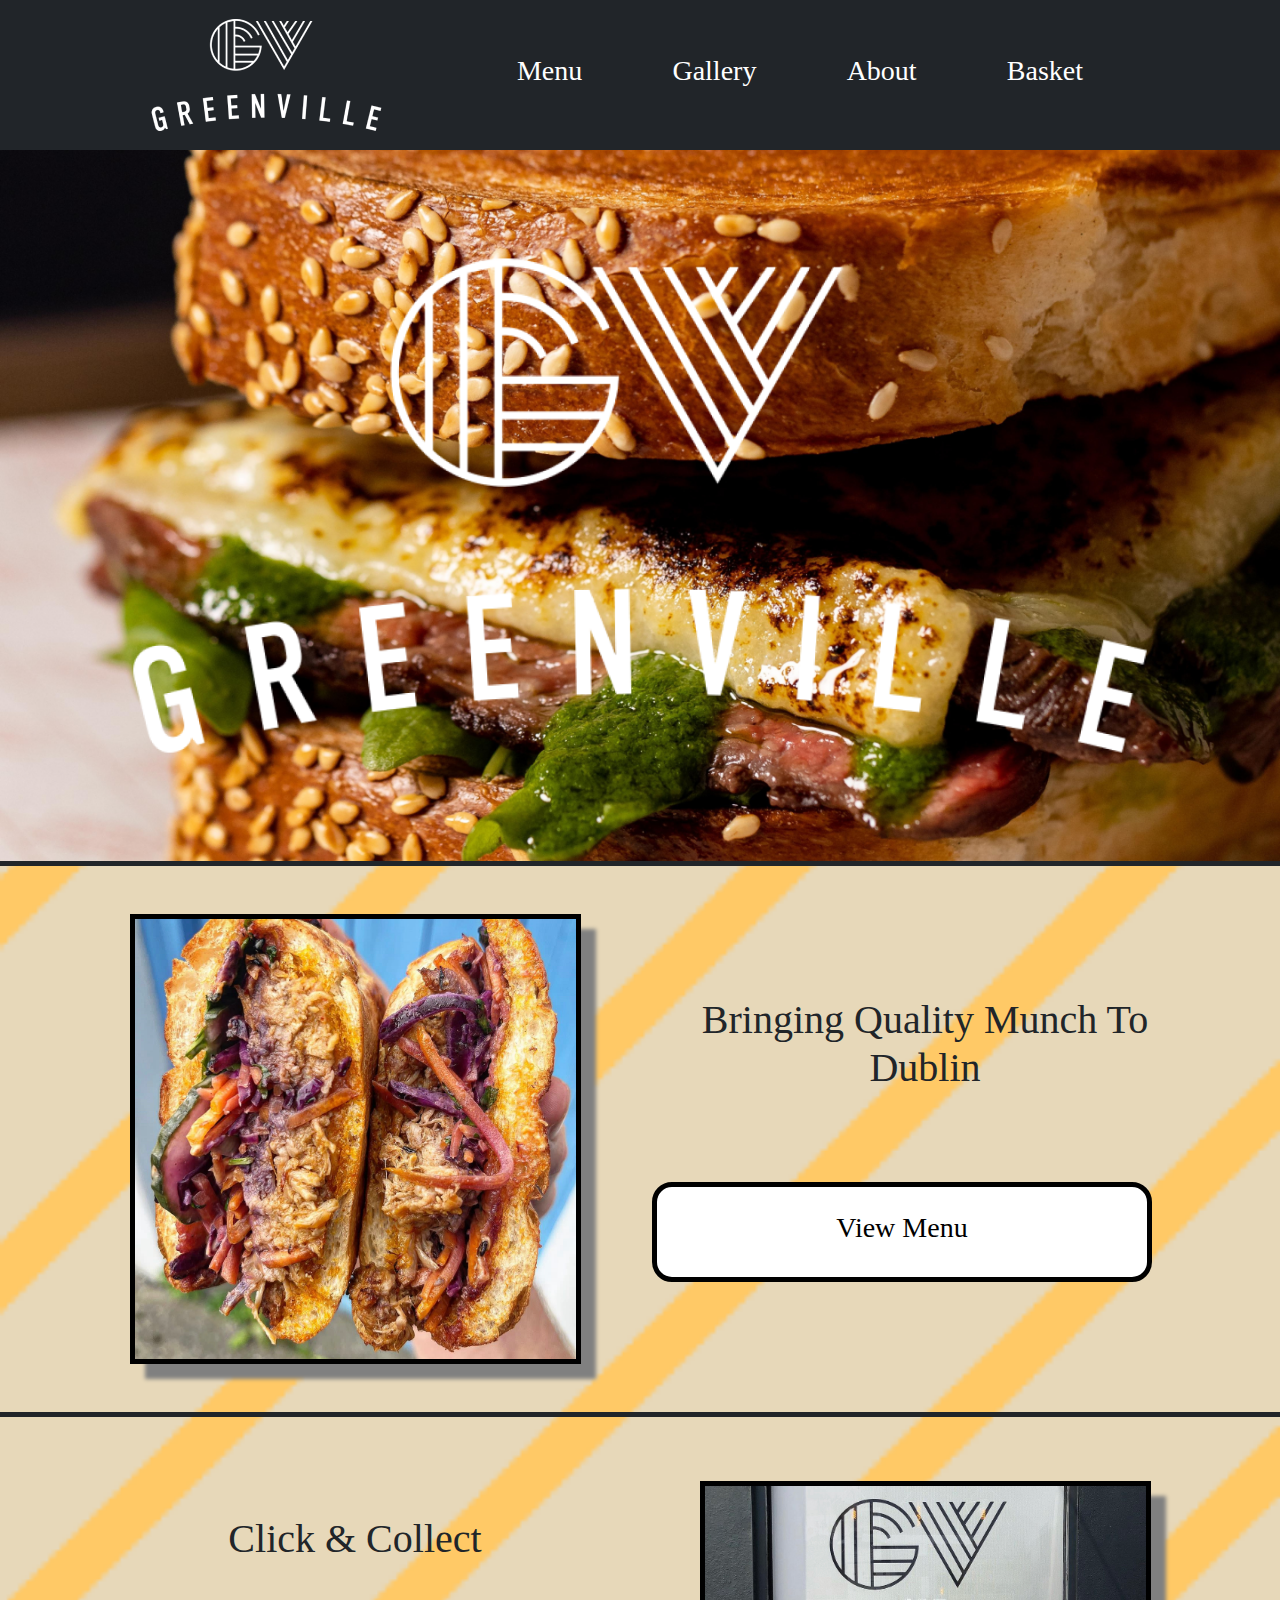
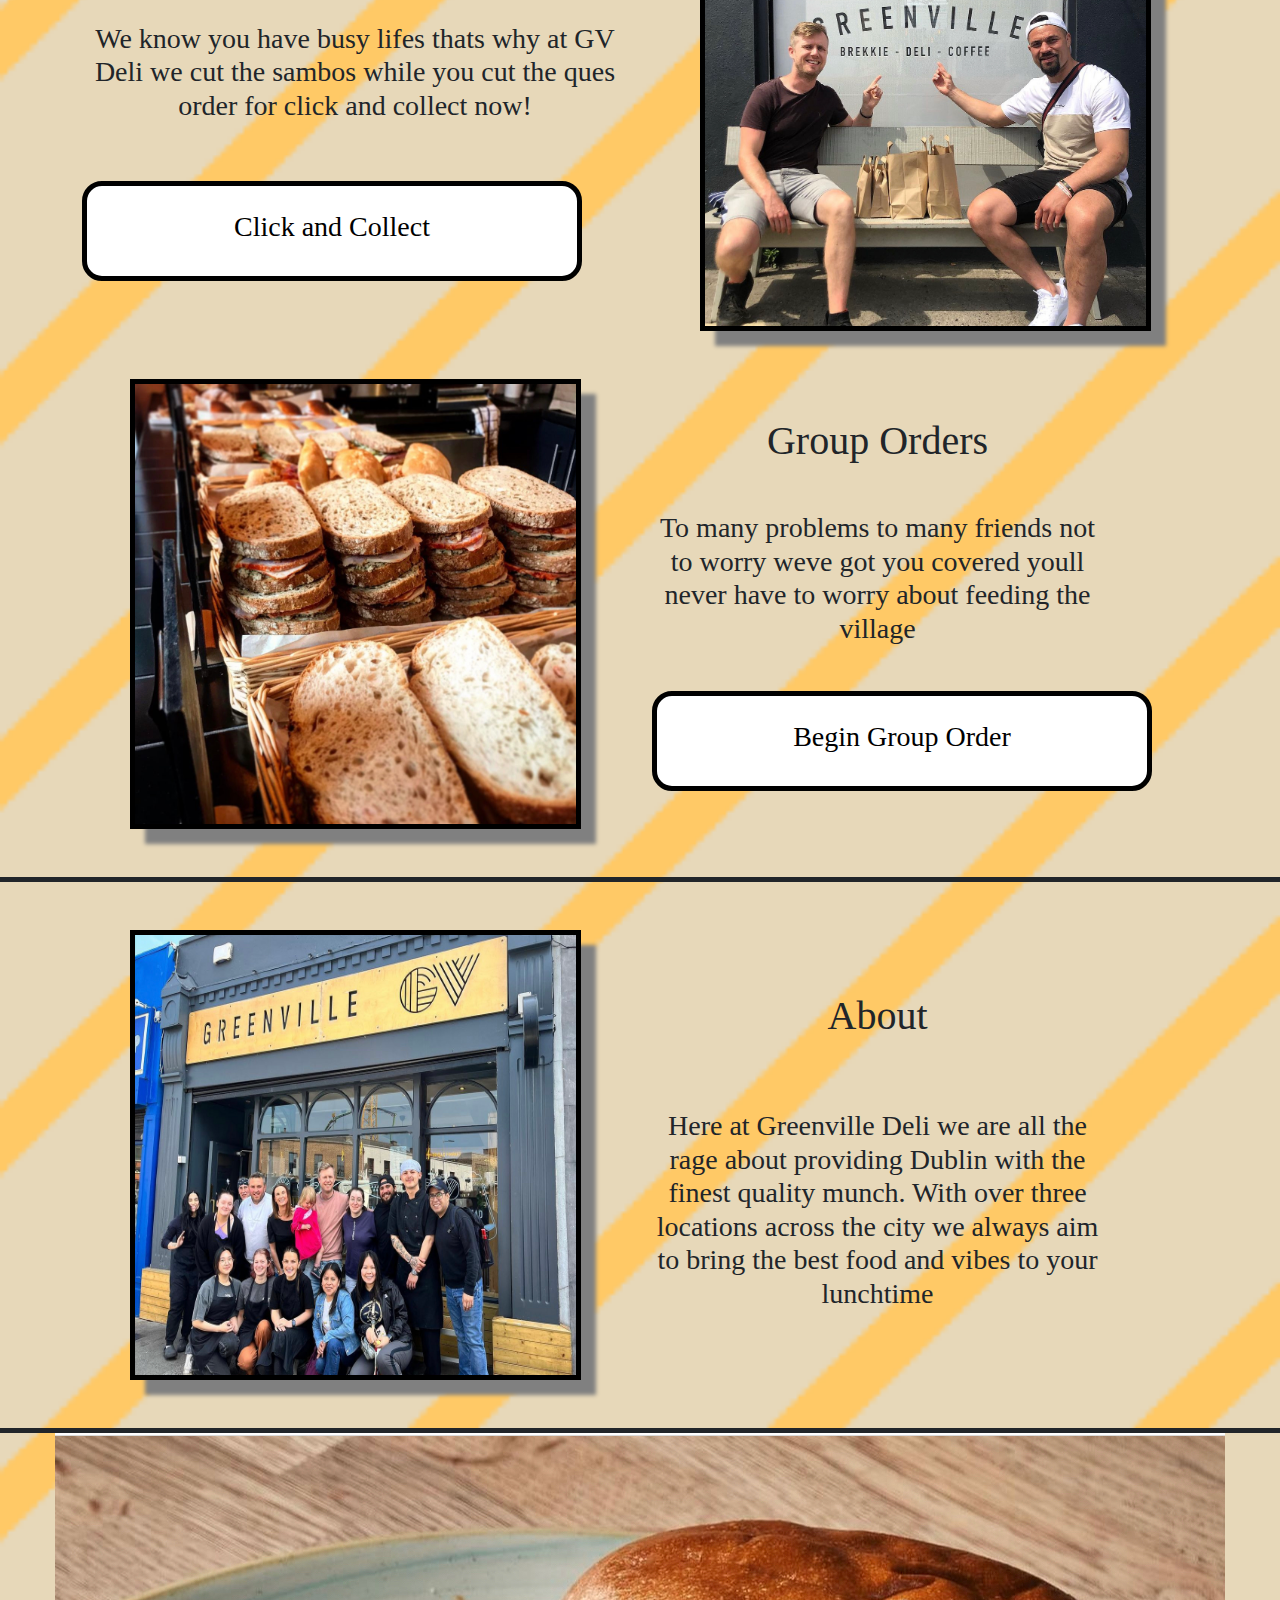
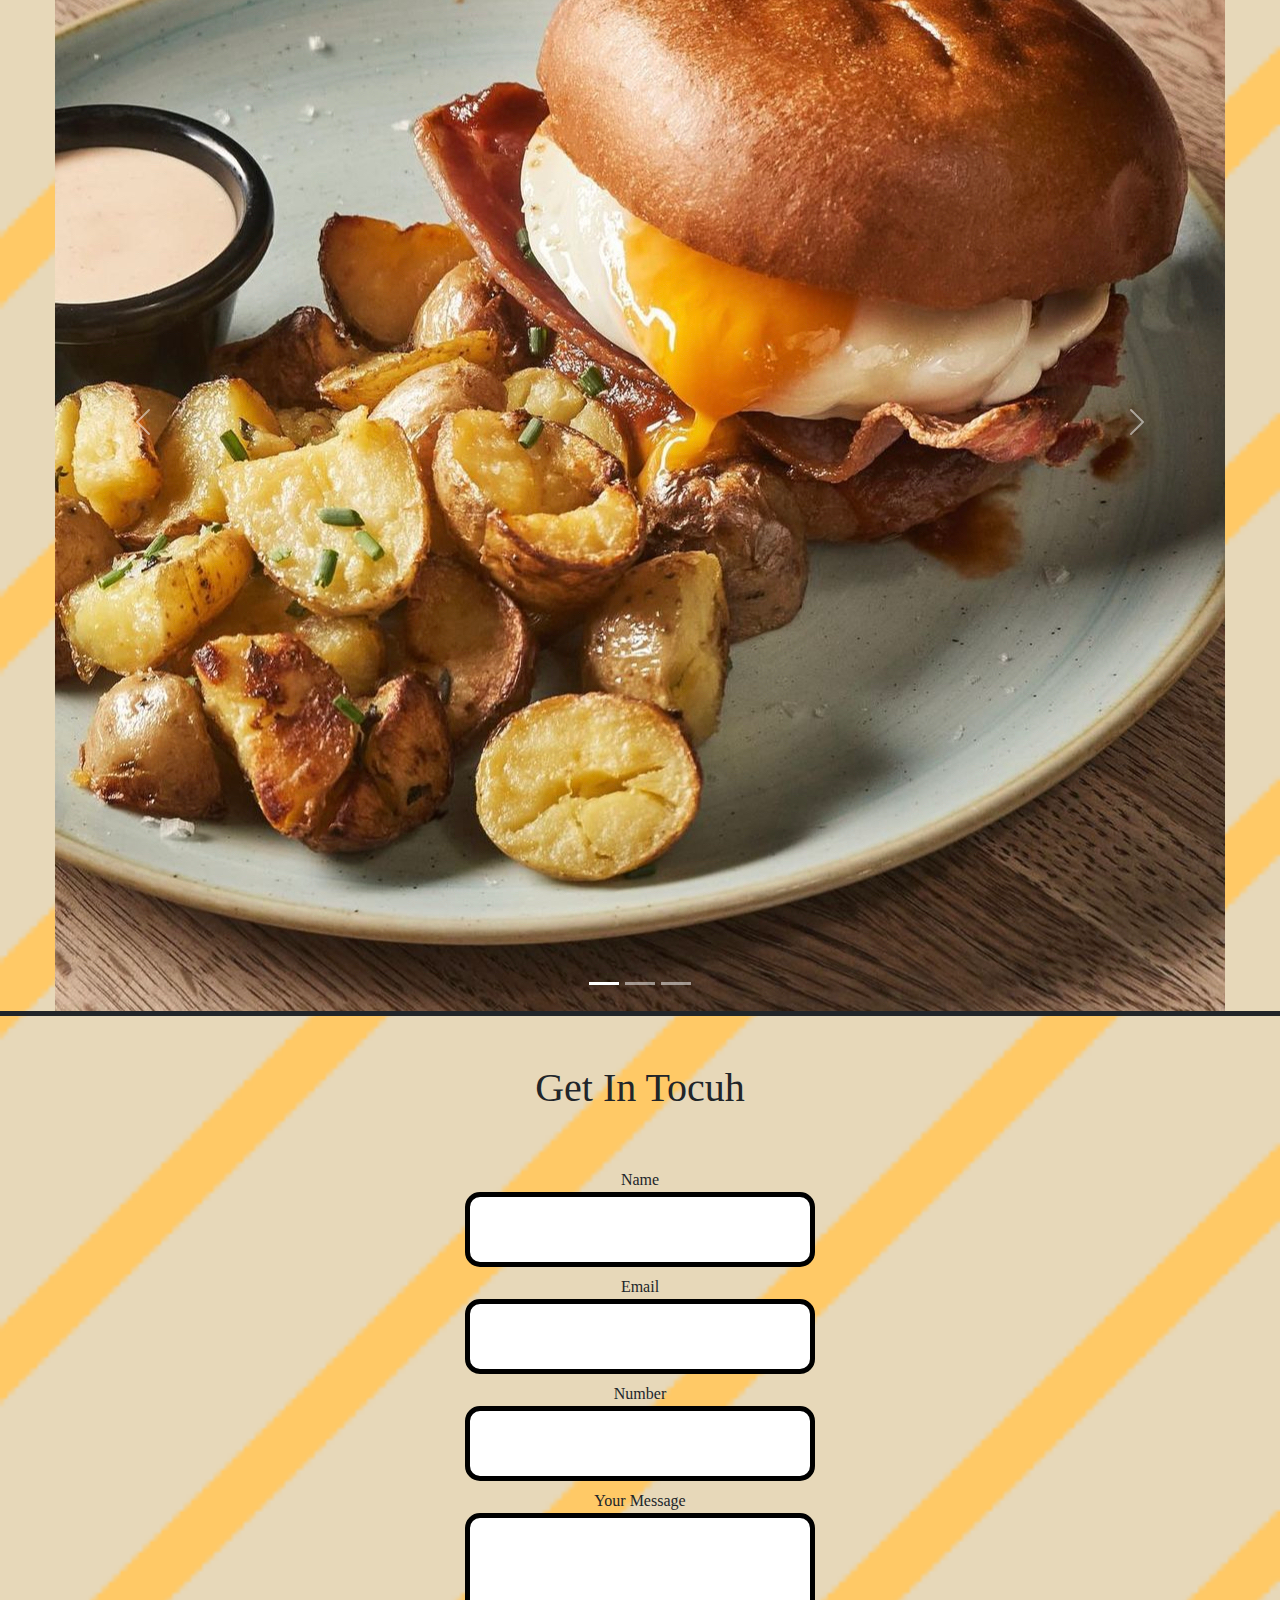
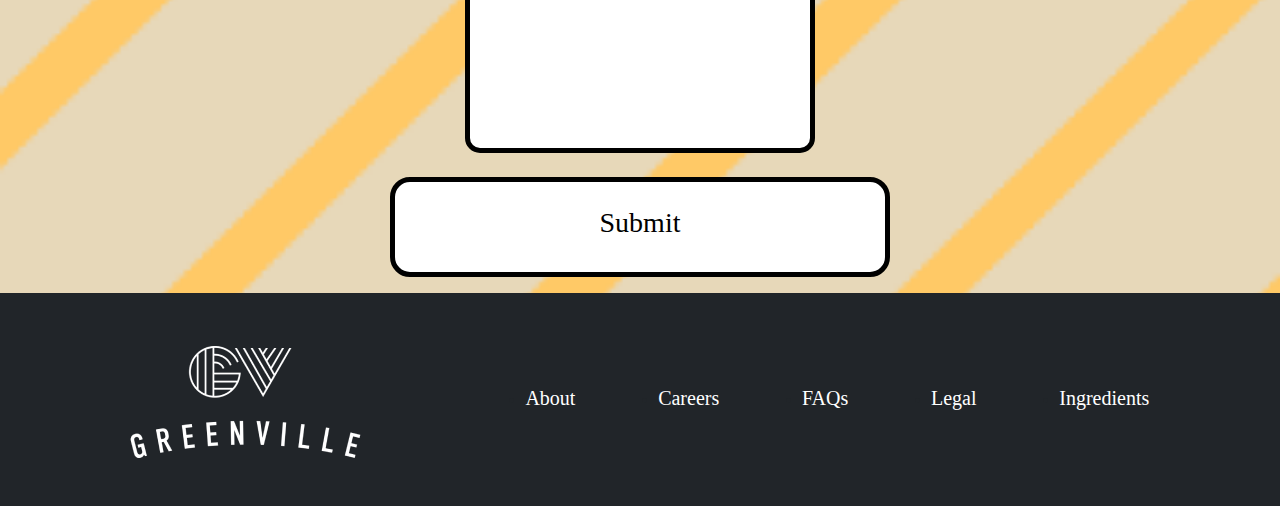
==== index.html @ 3ab7e38d "Initial commit" ====
<!DOCTYPE html>
<html lang="en">

<head>
    <meta charset="UTF-8">
    <meta name="viewport" content="width=device-width, initial-scale=1.0">
    <title>GreenVille Deli</title>

    <link rel="stylesheet" href="css/main.css" />
    <link href="https://cdn.jsdelivr.net/npm/bootstrap@5.3.2/dist/css/bootstrap.min.css" rel="stylesheet"
        integrity="sha384-T3c6CoIi6uLrA9TneNEoa7RxnatzjcDSCmG1MXxSR1GAsXEV/Dwwykc2MPK8M2HN" crossorigin="anonymous" />
</head>

<body class="my-bg">



    <!--Navigation-->
    <!--navbar-->

    <div class=" d-flex justify-content-center align-items-center bg-dark pb-2 pt-2 " style="height: 150px;">
    
        <div class="col-3 d-flex justify-content-center">
                <a href="/index.html"><img src="/imagess/Rectangle 13.png"></a>
    
            </div>
    
            <div class="col-7 d-flex align-items-center justify-content-evenly">
                
                    <a class="my-a1" href="/menu.html" style="text-decoration: none;" ><h3>Menu</h3></a>
                    <a class="my-a1" href="/menu.html" style="text-decoration: none;"><h3>Gallery</h3></a>
                    <a class="my-a1" href="#scrollspyabout" style="text-decoration: none;"><h3>About</h3></a>
                    <a class="my-a1" href="/menu.html" style="text-decoration: none;"><h3>Basket</h3></a>
                
            </div>
        
    </div>


    <!--Image GVDeli-->

    <div class="border-bottom border-dark border-5 mb5">
        <img src="/imagess/Group 70.png" class="img-fluid">
    </div>


    <!--MENU SECTION-->

    <div class="container  text-center mt-5 mb-5">
        <div class="row">
            <div class="col-6">

                
                <img class="my-img1" src="/imagess/Greenville Deli sandwich .png" class="img-fluid" width="461px" height="450.7px">

            </div>
            <div class="col-md-6 col-sm-12 d-flex flex-column justify-content-space justify-content-evenly gap-6 ">




                    <h1>Bringing Quality Munch To Dublin</h1>
                



                
                    <div class="btn-fluid">
                    <a href="/menu.html" class="my-btn1 d-flex flex-column justify-content-center align-items-center" style="text-decoration: none;" role="button"><h3>View
                        Menu</h3></a>
                    </div>


          

            


            </div>



        </div>
    </div>



    <!--Click + group-->


<div class="border-dark border-top border-bottom border-5">

    <div class="container  text-center mt-5 mb-5">
        <div class="row">

            <div class="col-md-6 col-sm-12 d-flex flex-column justify-content-between justify-content-evenly gap-6 ">






                <h1>Click & Collect</h1>
                <h3>We know you have busy lifes thats why at GV Deli we cut the sambos while you cut the ques order for
                    click and collect now!</h3>

                <div class="d-grid gap-6">

                    <a href="/error.html" class="my-btn1 d-flex flex-column justify-content-center align-items-center"
                        style="text-decoration: none;" role="button">
                        <h3>Click and Collect</h3>
                    </a>

                </div>



            </div>
            <div class="col-md-6 col-sm-12 pt-3">

                <img class="my-img1" src="/imagess/Broschillingvdeli.png" width="461px" height="450.7px">

            </div>




        </div>
    </div>




    <!--BULK ORDER SECTION-->


    <div class="container  text-center mt-5 mb-5">
        <div class="row">
            <div class="col-sm-12 col-md-6">
                <img class="my-img1" src="/imagess/Bulk order sc .png" width="461px" height="450.7px">
            </div>
            <div class="col-md-5 col-sm-12 d-flex flex-column justify-content-evenly">
                <h1>Group Orders</h1>
                <h3>To many problems to many friends not to worry weve got you covered youll never have to worry about
                    feeding the village</h3>
                <div class="d-grid gap-5">
                    <a href="/error.html" class="my-btn1 d-flex flex-column justify-content-center align-items-center"
                        style="text-decoration: none;" role="button">
                        <h3>
                            Begin Group Order</h3>
                    </a>
                </div>
            </div>
        </div>
    </div>
</div>

<!--ABOUT SECTION-->

<div class="container  text-center mt-5 mb-5" id="scrollspyabout">
    <div class="row">
        <div class="col-md-6 col-sm-12">
            <img class="my-img1" src="/imagess/Gv deli team .png" width="461px" height="450.7px">
        </div>
        <div class="col-md-5 col-sm-12 d-flex flex-column justify-content-evenly">
            <h1>About</h1>
            <h3>Here at Greenville Deli we are all the rage about providing Dublin with the finest quality munch. With over three locations across the city we always aim to bring the best food and vibes to your lunchtime </h3>
           
        </div>
    </div>
 </div>



<!--CAROUSEL SECTION-->


<div class="d-flex justify-content-center border-5 border-dark border-bottom border-top">
<div id="carouselExampleIndicators" class="carousel slide">
    <div class="carousel-indicators">
      <button type="button" data-bs-target="#carouselExampleIndicators" data-bs-slide-to="0" class="active" aria-current="true" aria-label="Slide 1"></button>
      <button type="button" data-bs-target="#carouselExampleIndicators" data-bs-slide-to="1" aria-label="Slide 2"></button>
      <button type="button" data-bs-target="#carouselExampleIndicators" data-bs-slide-to="2" aria-label="Slide 3"></button>
    </div>
    
    <div class="carousel-inner">
      <div class="carousel-item active">
        <img src="/imagess/Breakfast brioche .png" class="d-block w-100" alt="...">
      </div>
      <div class="carousel-item">
        <img src="/imagess/Gv deli team .png" class="d-block w-100" alt="...">
      </div>
      <div class="carousel-item">
        <img src="/imagess/Breakfast brioche .png" class="d-block w-100" alt="...">
      </div>
    </div>
    <button class="carousel-control-prev" type="button" data-bs-target="#carouselExampleIndicators" data-bs-slide="prev">
      <span class="carousel-control-prev-icon" aria-hidden="true"></span>
      <span class="visually-hidden">Previous</span>
    </button>
    <button class="carousel-control-next" type="button" data-bs-target="#carouselExampleIndicators" data-bs-slide="next">
      <span class="carousel-control-next-icon" aria-hidden="true"></span>
      <span class="visually-hidden">Next</span>
    </button>

  </div>
</div>


<!-- Feedback-->

        <div class="d-flex col-12 justify-content-center pt-5">
            <h1>Get In Tocuh</h1>
        </div>

<div class="container pt-5 d-flex justify-content-center">

    

    <div class="col-sm-12 col-md-6 d-flex justify-content-center">
        <form class=" col-sm-12 col-md-6 d-flex flex-column justify-content-center align-items-center">
            <label for="name">Name</label>
            <div class="pb-2"><input type="name" style="height: 75px; width: 350px; border: 5px; border-style: solid; border-color: black; border-radius: 15px;"></div>
            
            <label for="email">Email</label>  
            <div class="pb-2"><input type="email" style="height: 75px; width: 350px; border: 5px; border-style: solid; border-color: black; border-radius: 15px;"></div>
            
            <label for="number">Number</label>
            <div class="pb-2"><input type="number" style="height: 75px; width: 350px; border: 5px; border-style: solid; border-color: black; border-radius: 15px;"></div>
            
            <label for="message">Your Message</label>
            <div class="pb-2"><input type="message" style="height: 240px; width: 350px; border: 5px; border-style: solid; border-color: black; border-radius: 15px;"></div>
        
        </form>
    </div>


    


</div>

<div class="col-12 d-flex justify-content-center gap-5 pt-3 pb-3 border-5 border-dark border-bottom">
    <a href="/error.html" class="my-btn1 d-flex flex-column justify-content-center align-items-center"
        style="text-decoration: none;" role="button">
        <h3>Submit</h3></a> </div>



    <!-- FOOTER SECTION-->

    <div class=" bg-dark d-flex justify-content-center p-5">

        <div class="col-4 d-flex flex-column justify-content-center align-items-center">
            <img src="/imagess/Rectangle 13.png">
        </div>

        <div class="col-8 d-flex flex-row justify-content-evenly align-items-center ">
            
                <li><a href="#scrollspyabout" style="color: white; text-decoration: none;"><h5>About</h5></a></li>
                <li><a style="color: white;"><h5>Careers</h5></a></li>
                <li><a  href="/faq.html" style="color: white; text-decoration: none;"><h5>FAQs</h5></a></li>
                <li><a href="https://www.fsai.ie/enforcement-and-legislation/legislation/food-legislation" style="color: white; text-decoration: none;"><h5>Legal</h5></a></li>
                <li><a style="color: white;"><h5>Ingredients</h5></a></li>
            
        </div>

        
    </div>

    
    
    
    
    <script src="https://cdn.jsdelivr.net/npm/bootstrap@5.3.2/dist/js/bootstrap.bundle.min.js" integrity="sha384-C6RzsynM9kWDrMNeT87bh95OGNyZPhcTNXj1NW7RuBCsyN/o0jlpcV8Qyq46cDfL" crossorigin="anonymous"></script>
</body>
</html>
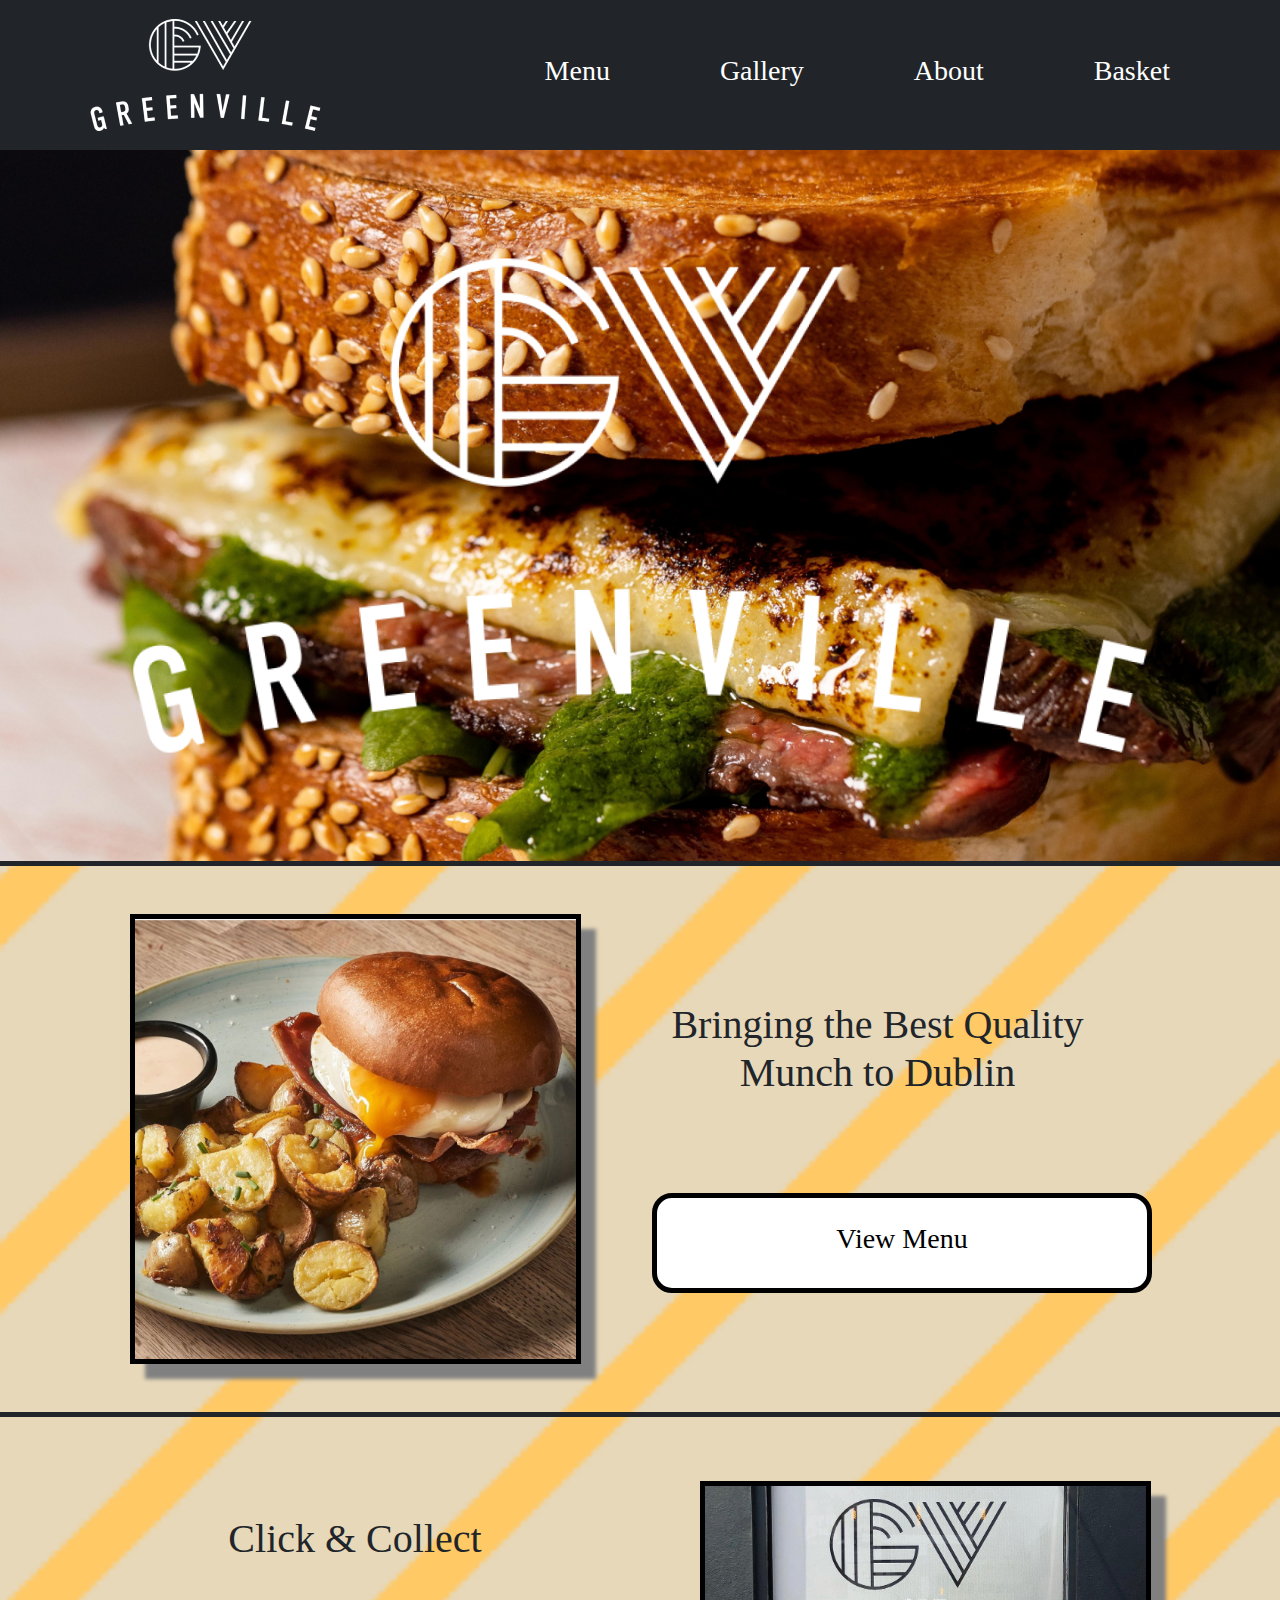
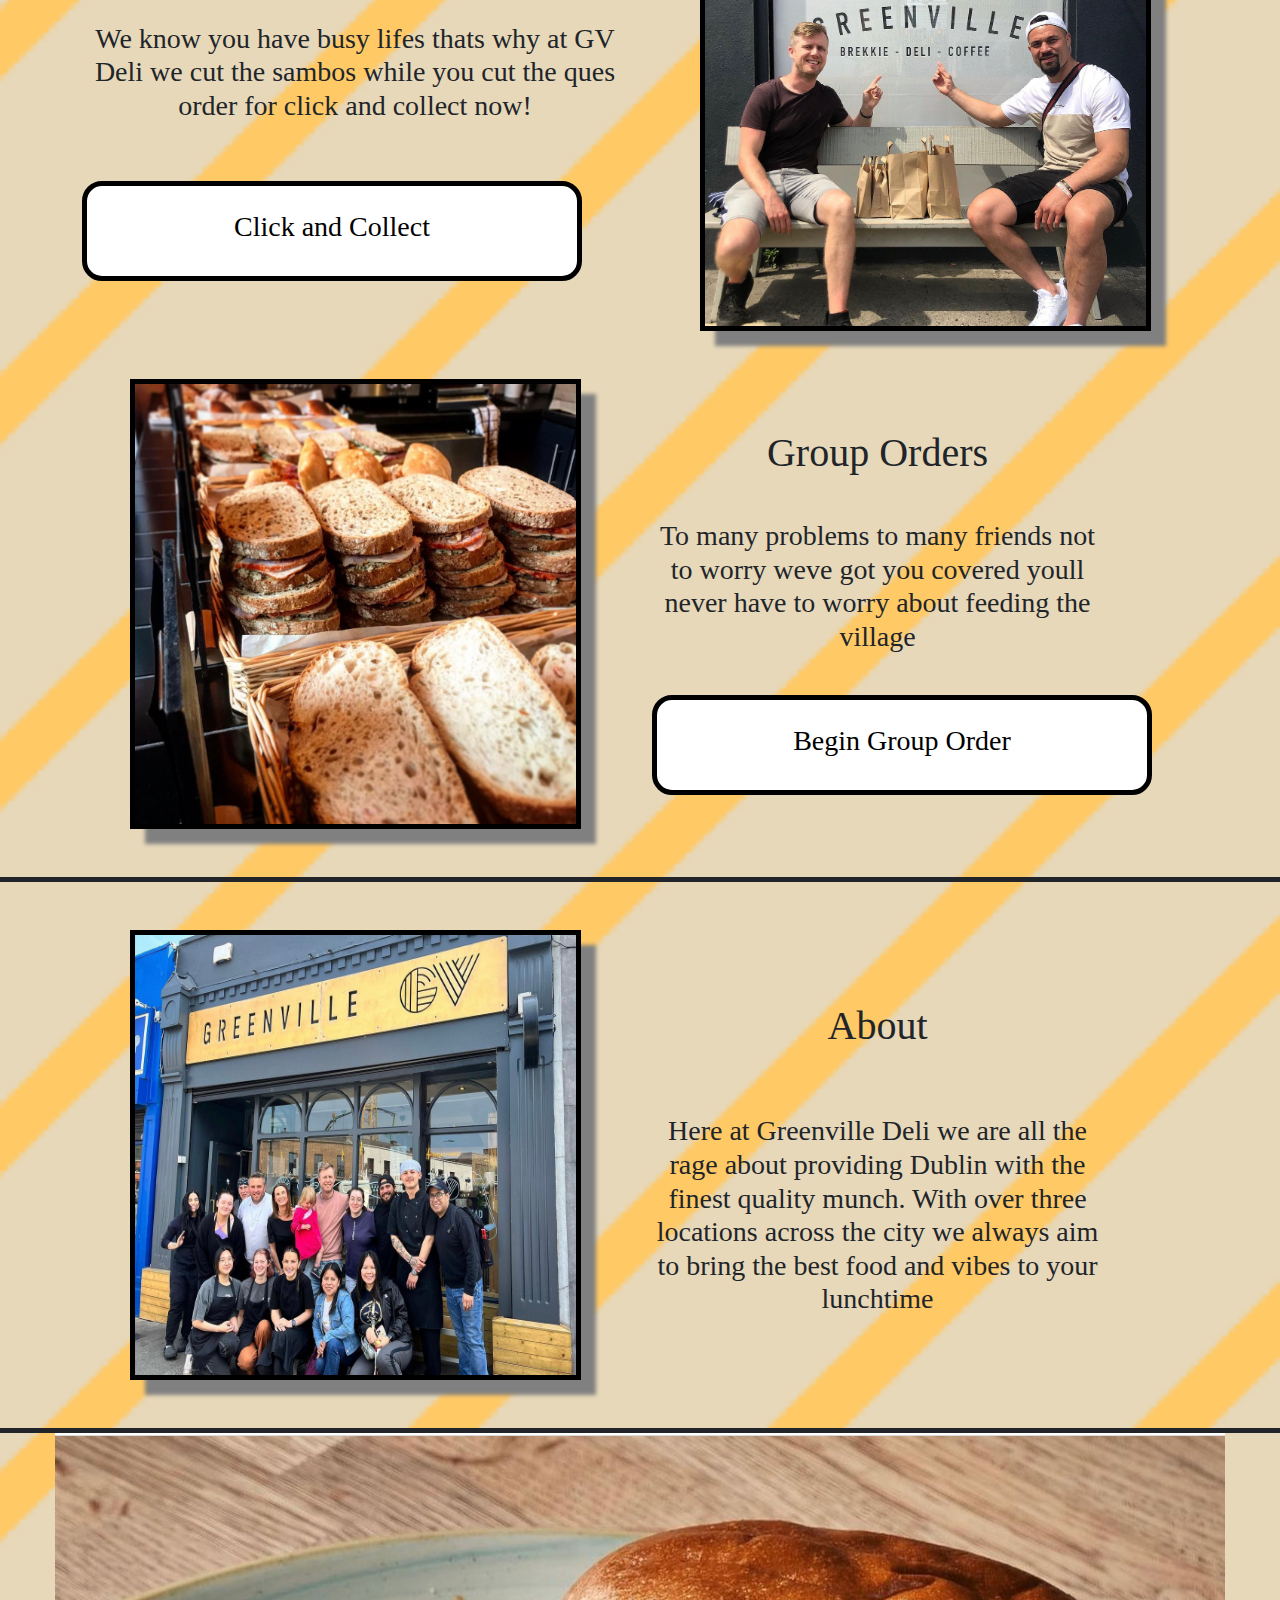
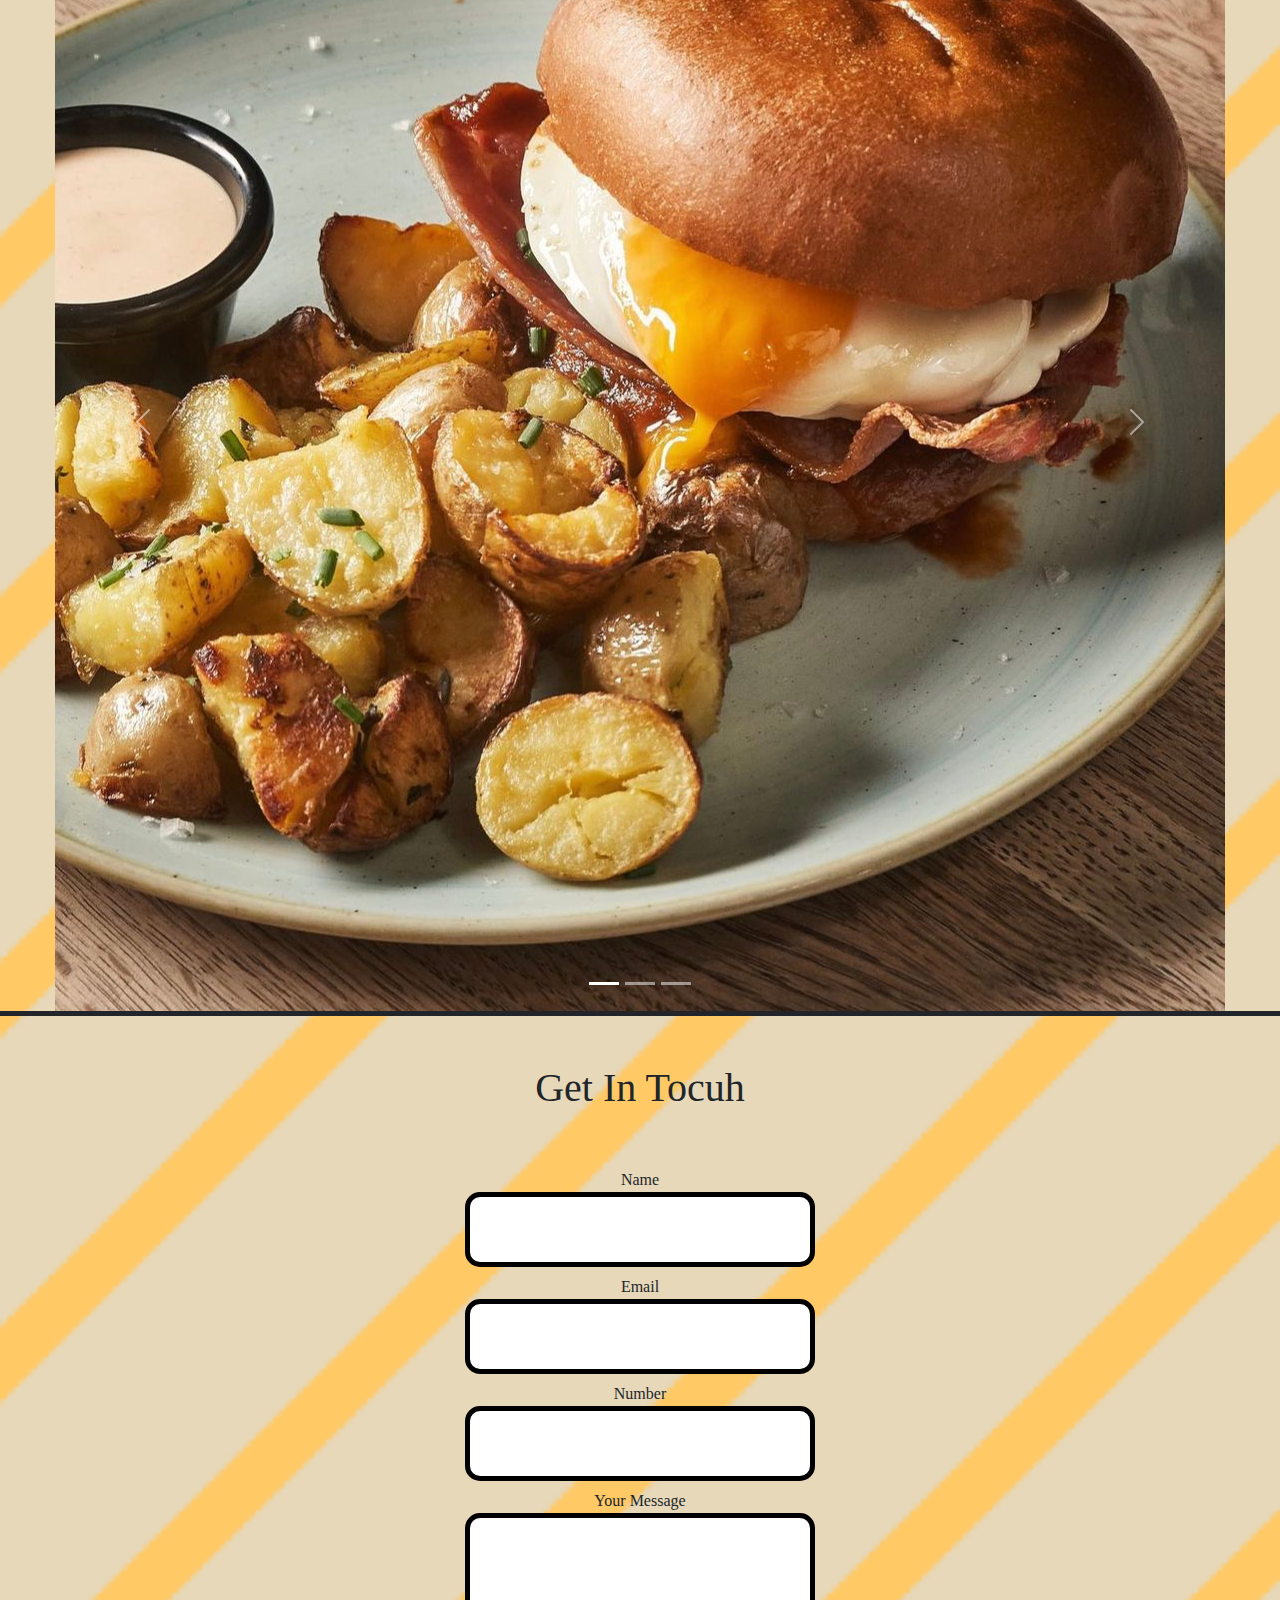
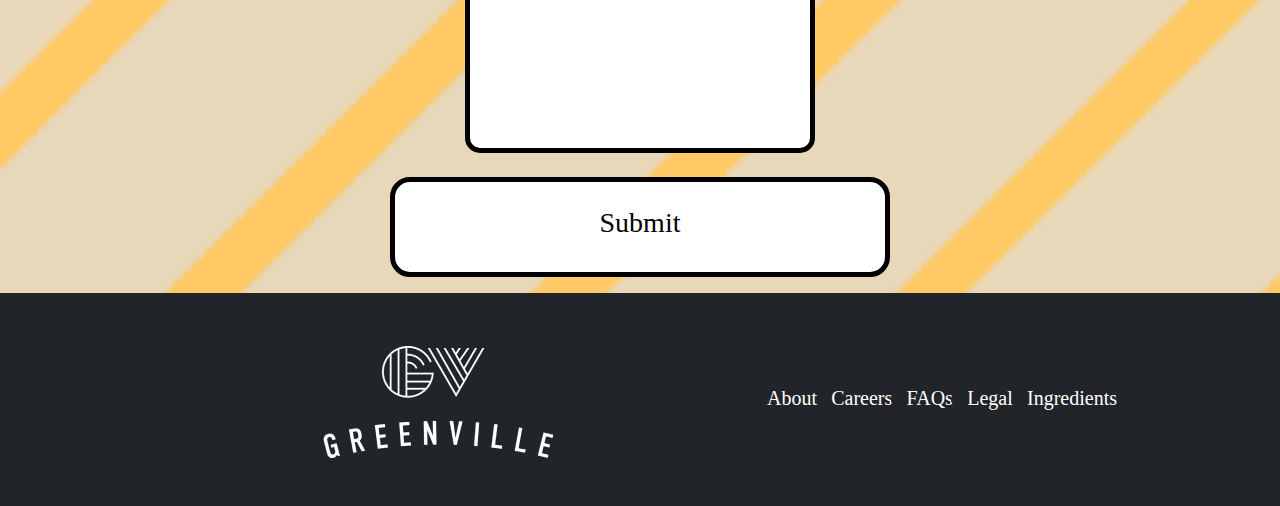
==== commit dbd39595: "bbb" ====
--- a/index.html
+++ b/index.html
@@ -18,14 +18,14 @@
     <!--Navigation-->
     <!--navbar-->
 
-    <div class=" d-flex justify-content-center align-items-center bg-dark pb-2 pt-2 " style="height: 150px;">
-    
-        <div class="col-3 d-flex justify-content-center">
+    <div class="row d-flex justify-content-center align-items-center bg-dark pb-2 pt-2 " style="height: 150px;">
+    
+        <div class="col-lg-4 col-md-5 col-sm-6 d-flex justify-content-center">
                 <a href="/index.html"><img src="/imagess/Rectangle 13.png"></a>
     
             </div>
     
-            <div class="col-7 d-flex align-items-center justify-content-evenly">
+            <div class="col-lg-8 col-md-5 col-sm-6  d-flex align-items-center justify-content-evenly">
                 
                     <a class="my-a1" href="/menu.html" style="text-decoration: none;" ><h3>Menu</h3></a>
                     <a class="my-a1" href="/menu.html" style="text-decoration: none;"><h3>Gallery</h3></a>
@@ -48,40 +48,22 @@
 
     <div class="container  text-center mt-5 mb-5">
         <div class="row">
-            <div class="col-6">
-
+            <div class="col-sm-12 col-md-6">
+                <img class="my-img1" src="/imagess/Breakfast brioche .png" width="461px" height="450.7px">
+            </div>
+            <div class="col-md-5 col-sm-12 d-flex flex-column justify-content-evenly pt-3">
+                <h1>Bringing the Best Quality Munch to Dublin</h1>
                 
-                <img class="my-img1" src="/imagess/Greenville Deli sandwich .png" class="img-fluid" width="461px" height="450.7px">
-
-            </div>
-            <div class="col-md-6 col-sm-12 d-flex flex-column justify-content-space justify-content-evenly gap-6 ">
-
-
-
-
-                    <h1>Bringing Quality Munch To Dublin</h1>
-                
-
-
-
-                
-                    <div class="btn-fluid">
-                    <a href="/menu.html" class="my-btn1 d-flex flex-column justify-content-center align-items-center" style="text-decoration: none;" role="button"><h3>View
-                        Menu</h3></a>
-                    </div>
-
-
-          
-
-            
-
-
-            </div>
-
-
-
-        </div>
-    </div>
+                <div class="d-grid gap-5 pt-3" >
+                    <a href="/menu.html" class="my-btn1 d-flex flex-column justify-content-center align-items-center"
+                        style="text-decoration: none;" role="button">
+                        <h3>View Menu</h3>
+                    </a>
+                </div>
+            </div>
+        </div>
+    </div>
+</div>
 
 
 
@@ -139,7 +121,7 @@
             <div class="col-sm-12 col-md-6">
                 <img class="my-img1" src="/imagess/Bulk order sc .png" width="461px" height="450.7px">
             </div>
-            <div class="col-md-5 col-sm-12 d-flex flex-column justify-content-evenly">
+            <div class="col-md-5 col-sm-12 d-flex flex-column justify-content-evenly pt-3">
                 <h1>Group Orders</h1>
                 <h3>To many problems to many friends not to worry weve got you covered youll never have to worry about
                     feeding the village</h3>
@@ -162,7 +144,7 @@
         <div class="col-md-6 col-sm-12">
             <img class="my-img1" src="/imagess/Gv deli team .png" width="461px" height="450.7px">
         </div>
-        <div class="col-md-5 col-sm-12 d-flex flex-column justify-content-evenly">
+        <div class="col-md-5 col-sm-12 d-flex flex-column justify-content-evenly pt-3">
             <h1>About</h1>
             <h3>Here at Greenville Deli we are all the rage about providing Dublin with the finest quality munch. With over three locations across the city we always aim to bring the best food and vibes to your lunchtime </h3>
            
@@ -249,13 +231,13 @@
 
     <!-- FOOTER SECTION-->
 
-    <div class=" bg-dark d-flex justify-content-center p-5">
-
-        <div class="col-4 d-flex flex-column justify-content-center align-items-center">
+    <div class="row bg-dark d-flex justify-content-center p-5">
+
+        <div class="col-sm-12 col-md-8 col-xl-6 d-flex flex-column justify-content-center align-items-center">
             <img src="/imagess/Rectangle 13.png">
         </div>
-
-        <div class="col-8 d-flex flex-row justify-content-evenly align-items-center ">
+    
+        <div class="col-lg-4 col-md-5 col-sm-6 d-flex flex-row justify-content-evenly align-items-center ">
             
                 <li><a href="#scrollspyabout" style="color: white; text-decoration: none;"><h5>About</h5></a></li>
                 <li><a style="color: white;"><h5>Careers</h5></a></li>
@@ -264,7 +246,7 @@
                 <li><a style="color: white;"><h5>Ingredients</h5></a></li>
             
         </div>
-
+    
         
     </div>
 
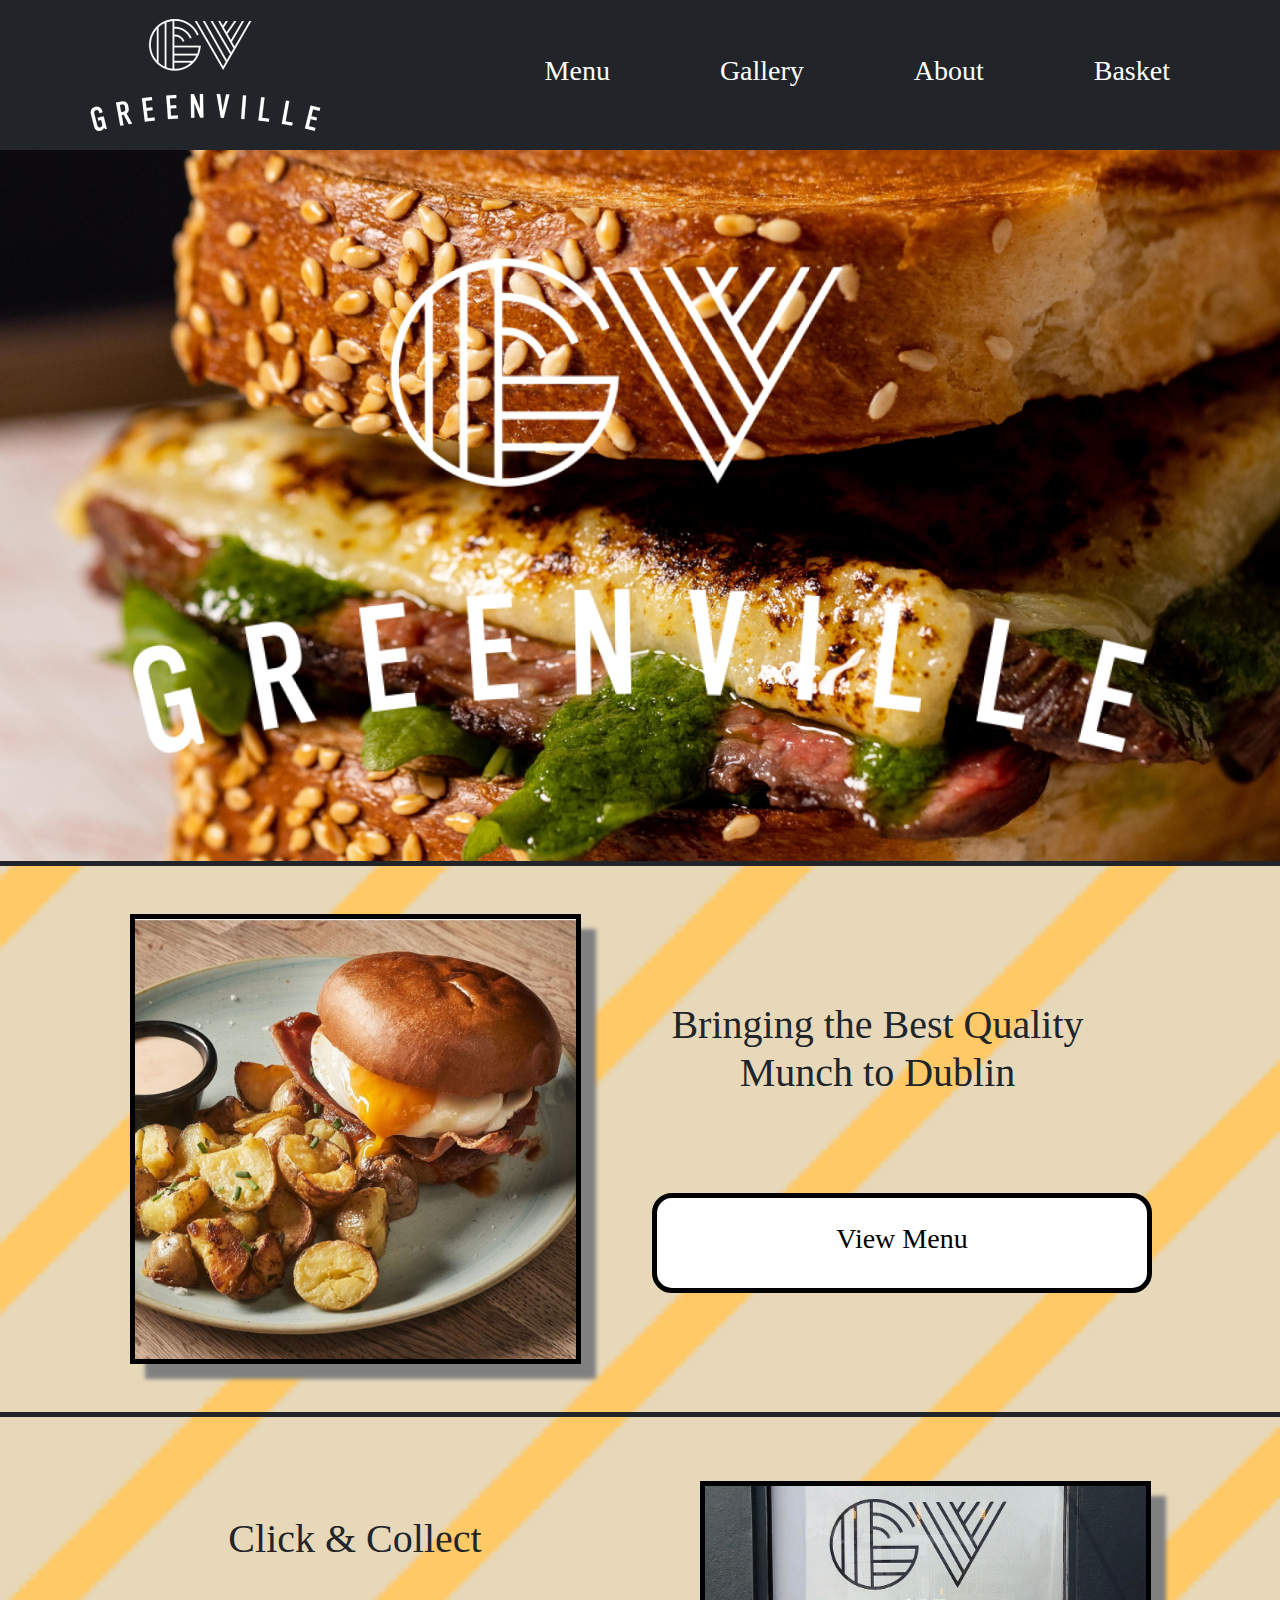
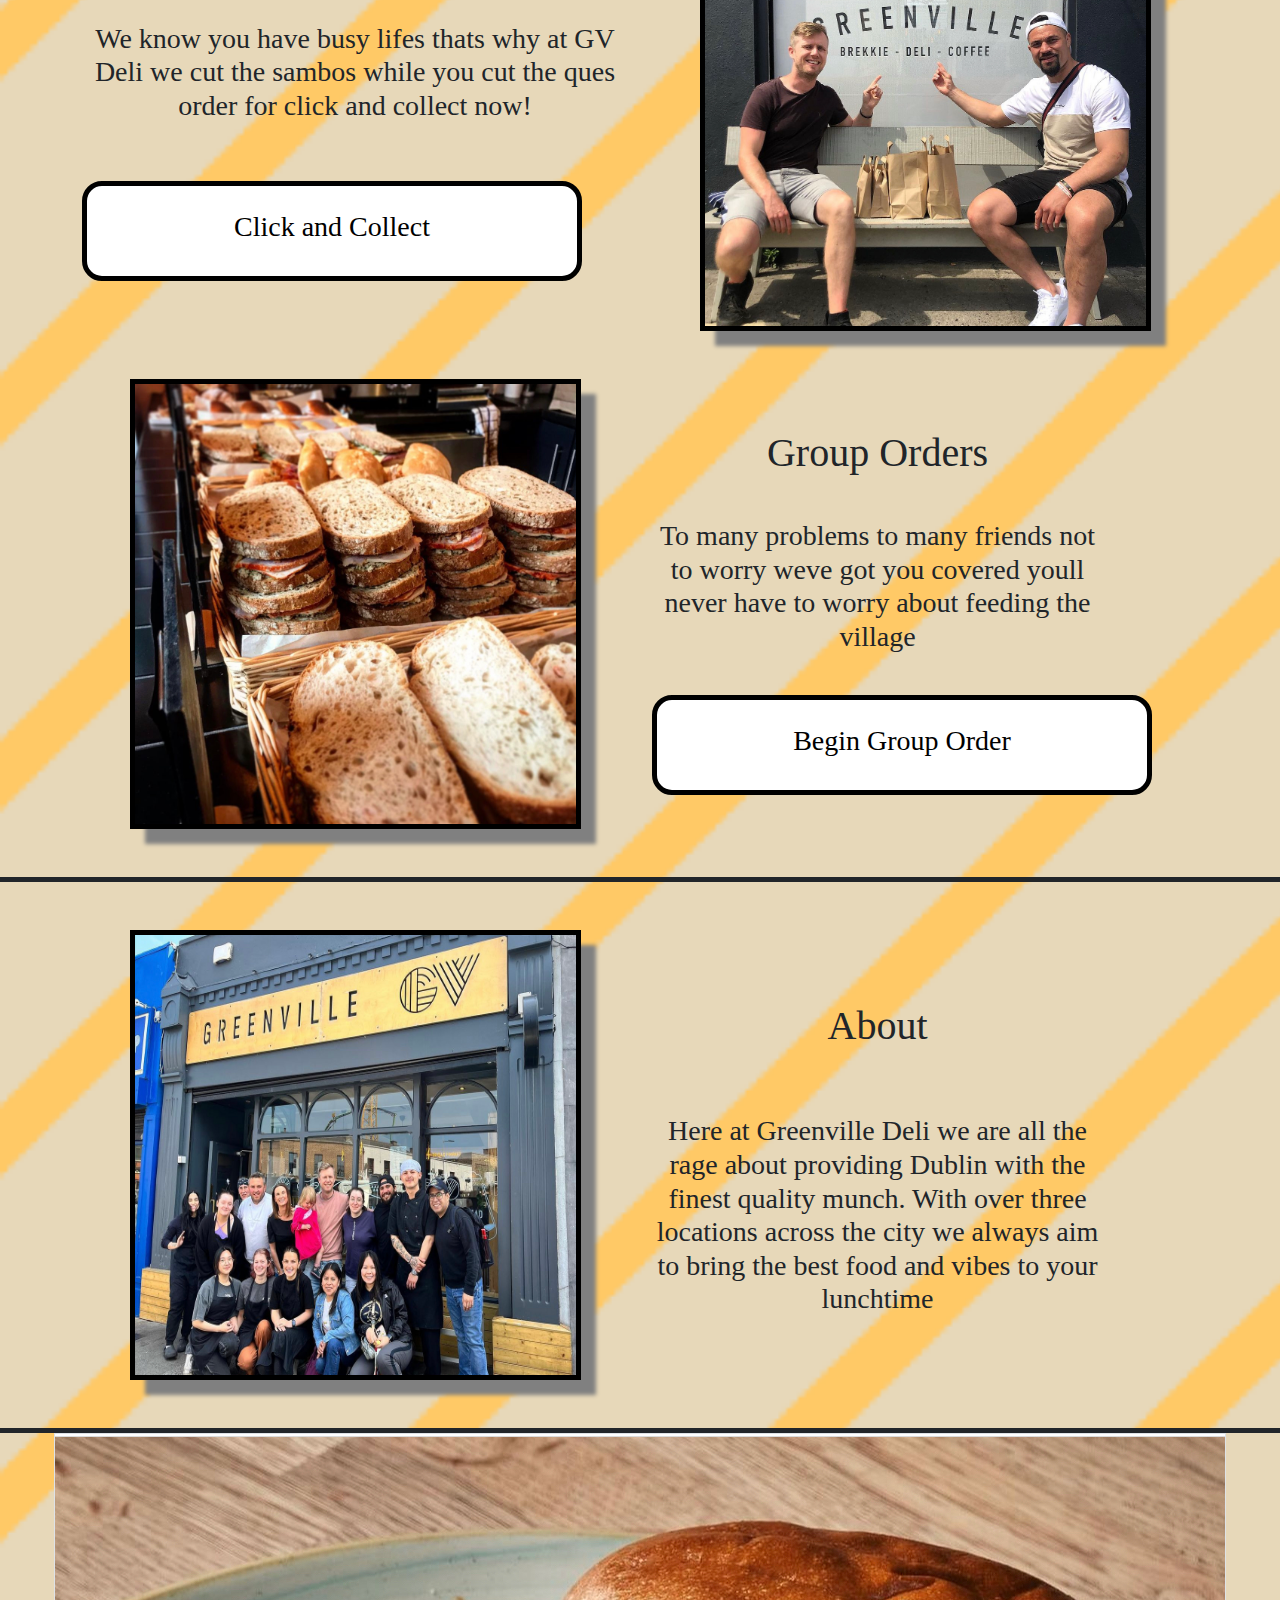
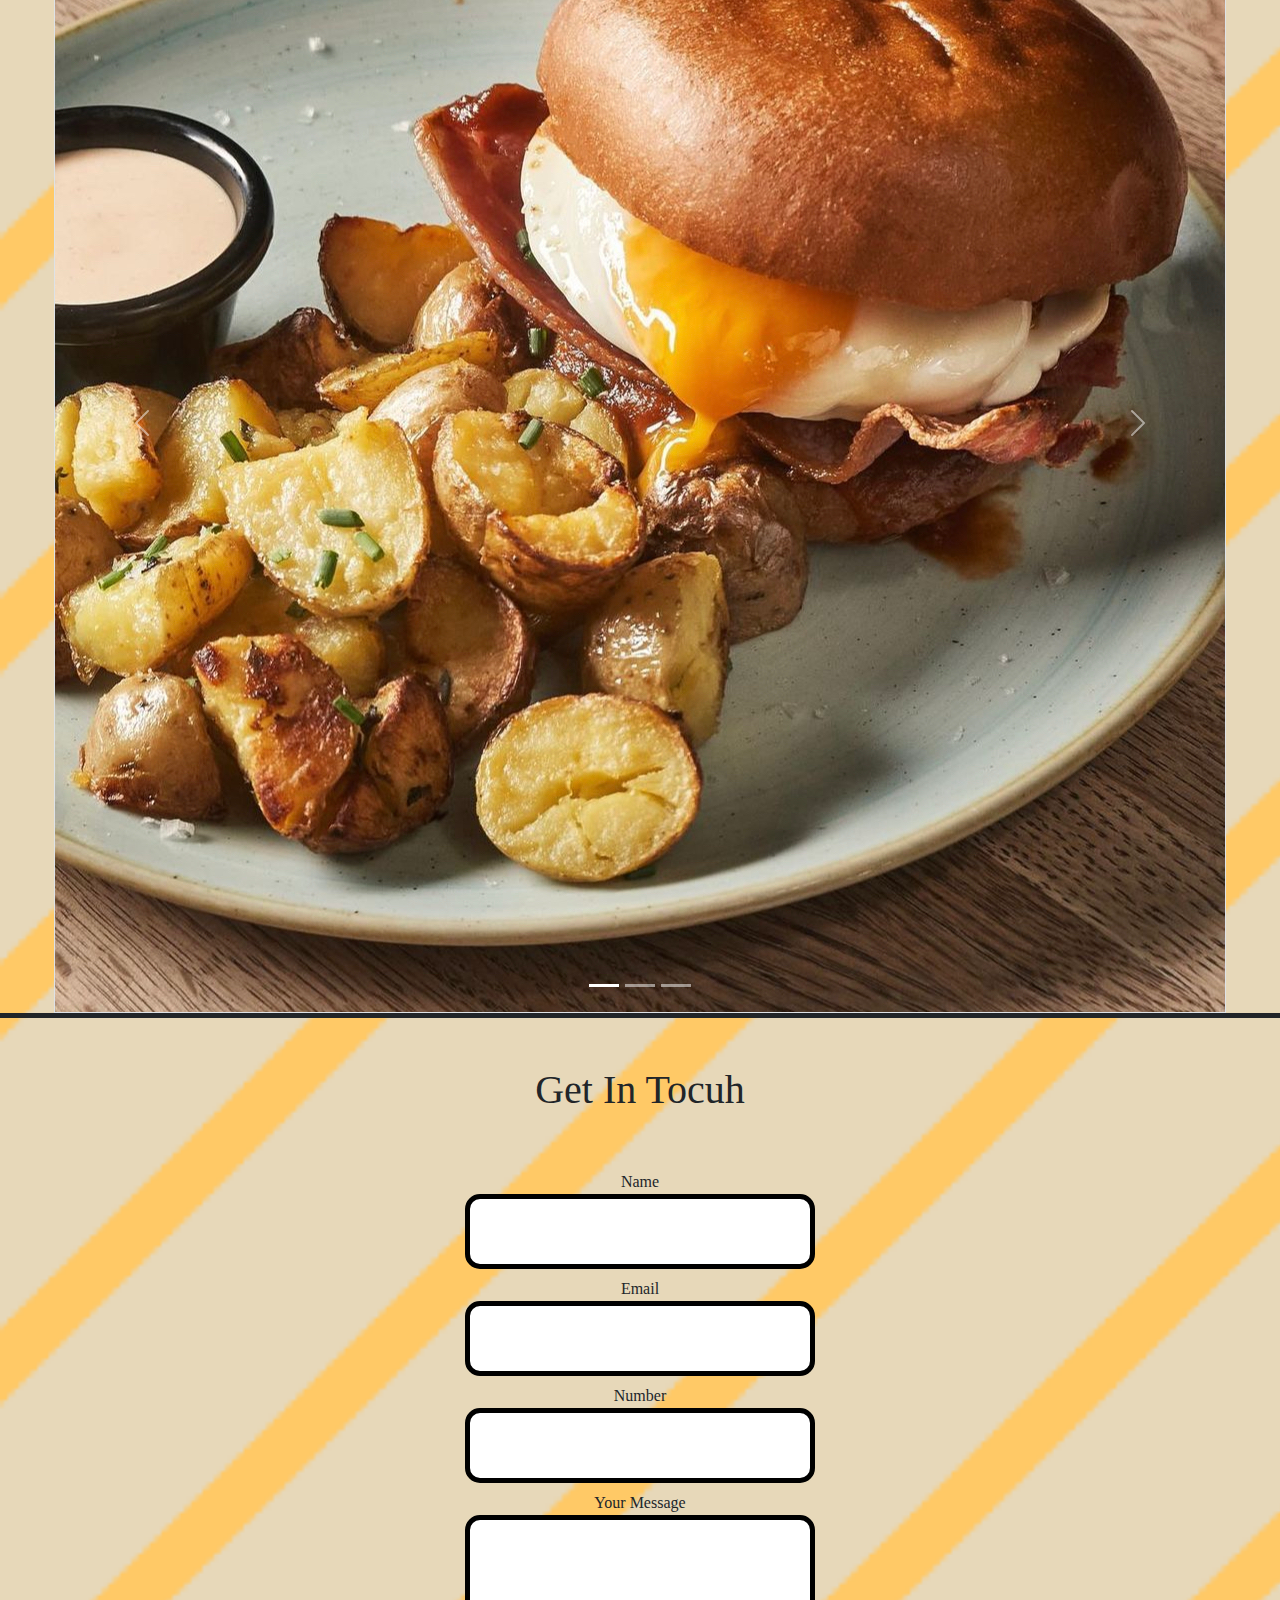
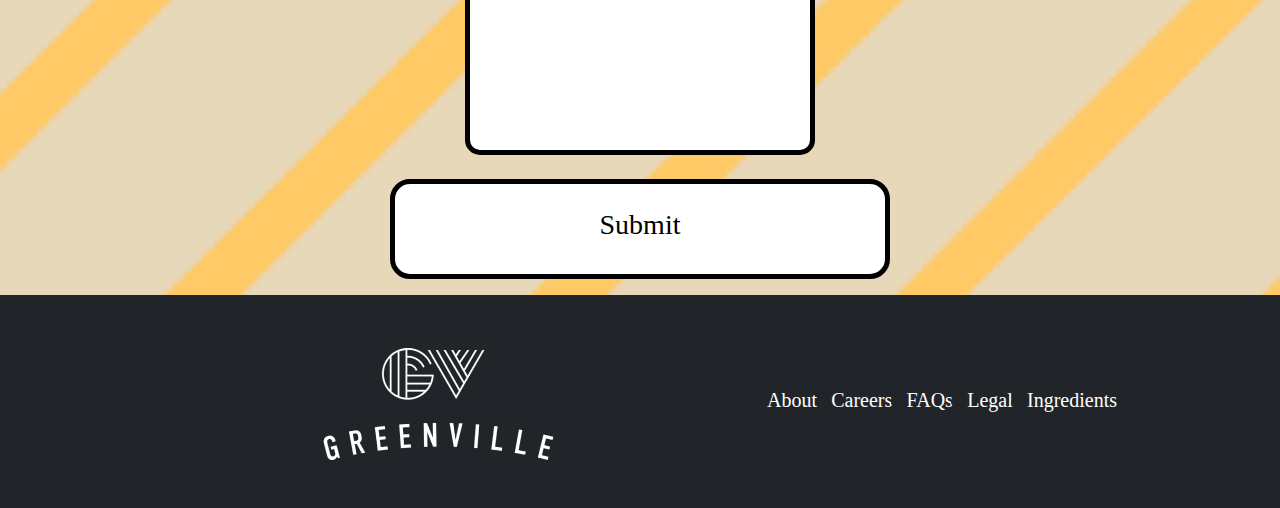
==== commit 81fc6922: "colour chnage" ====
--- a/index.html
+++ b/index.html
@@ -166,7 +166,7 @@
     </div>
     
     <div class="carousel-inner">
-      <div class="carousel-item active">
+      <div class="carousel-item active border">
         <img src="/imagess/Breakfast brioche .png" class="d-block w-100" alt="...">
       </div>
       <div class="carousel-item">
